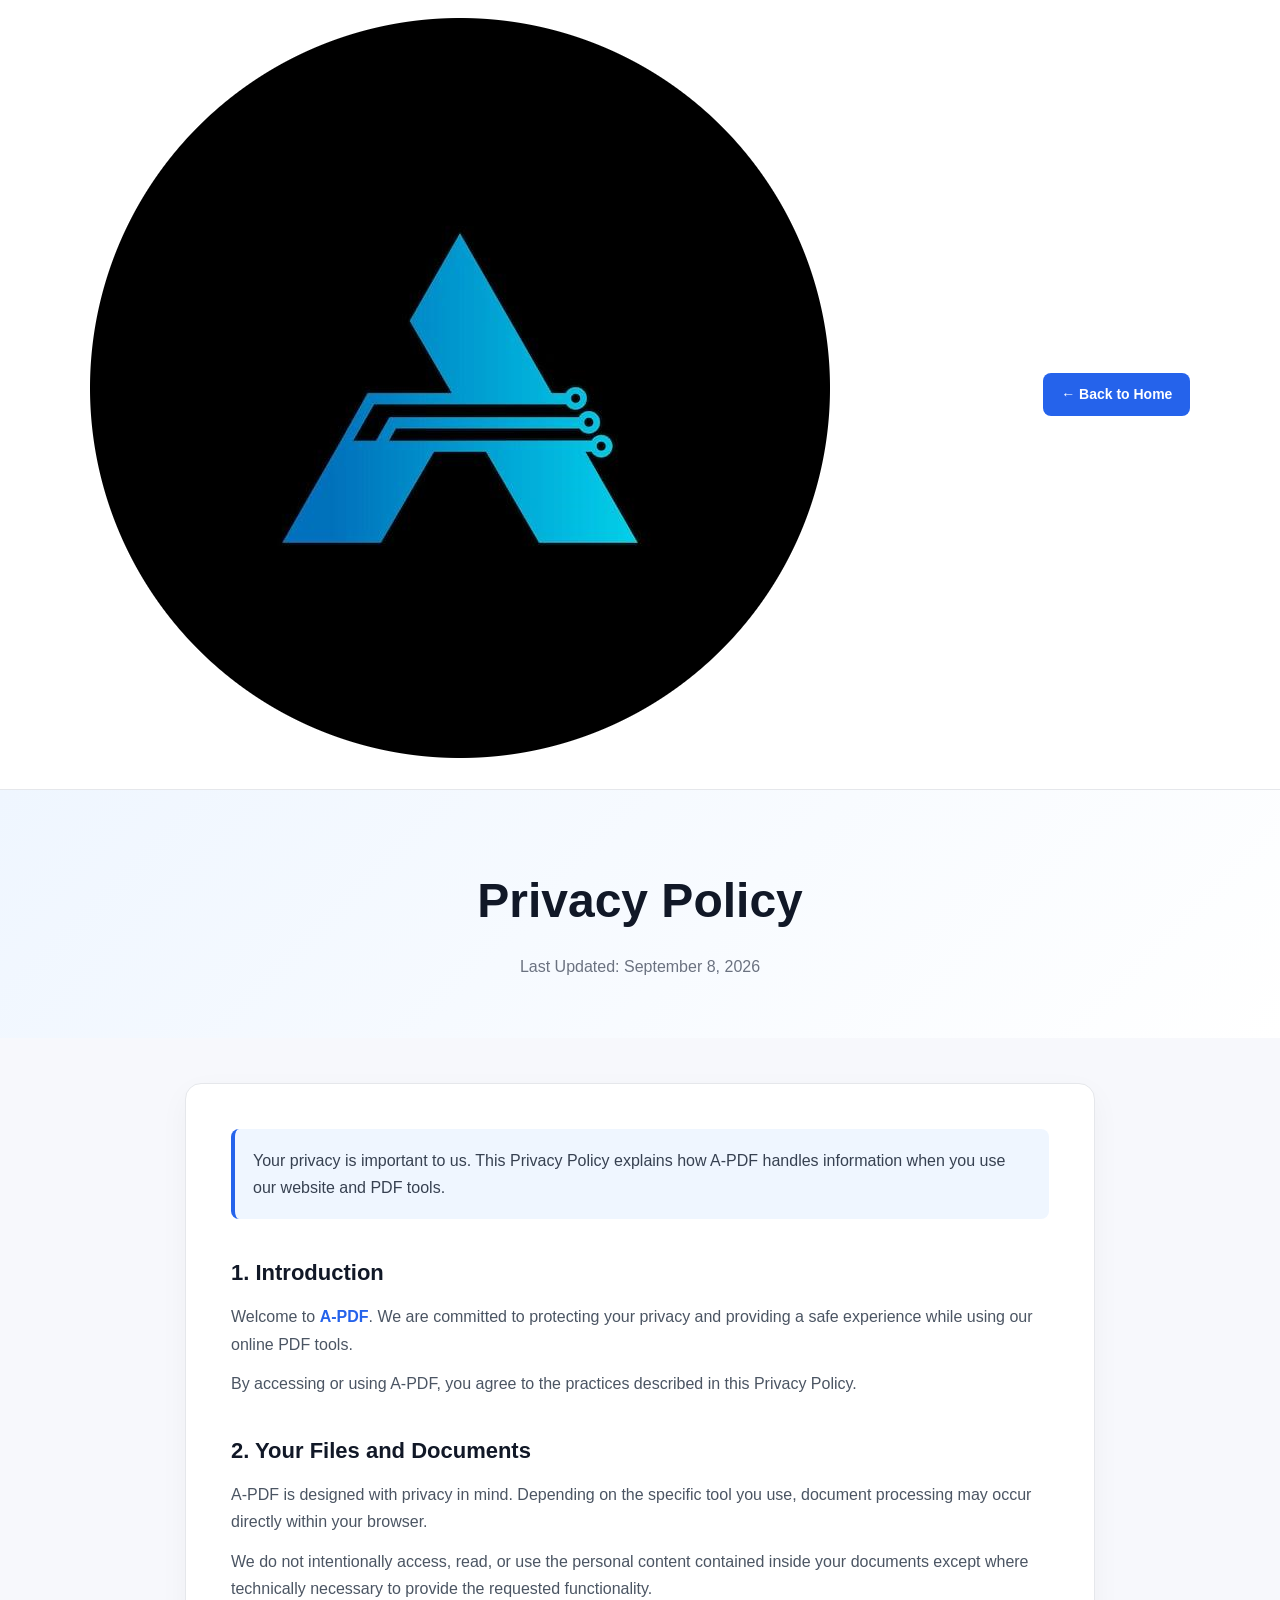
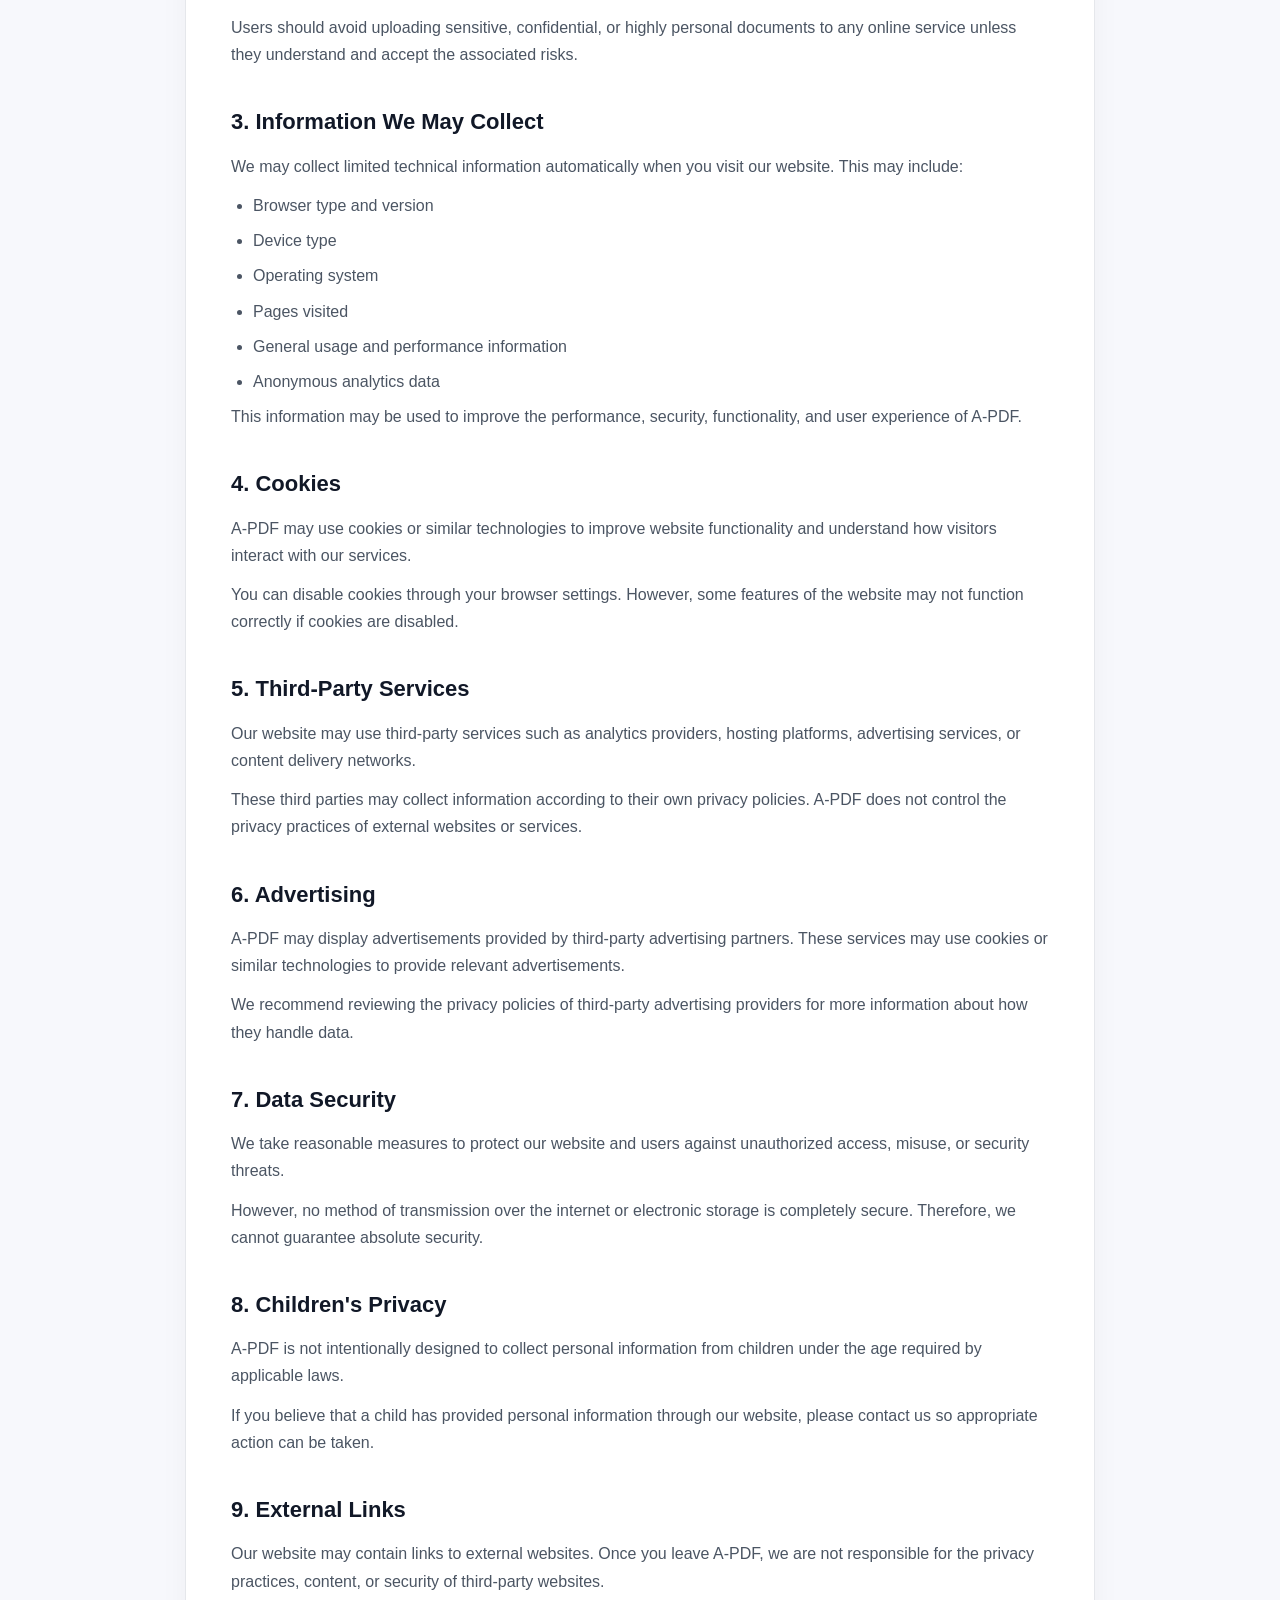
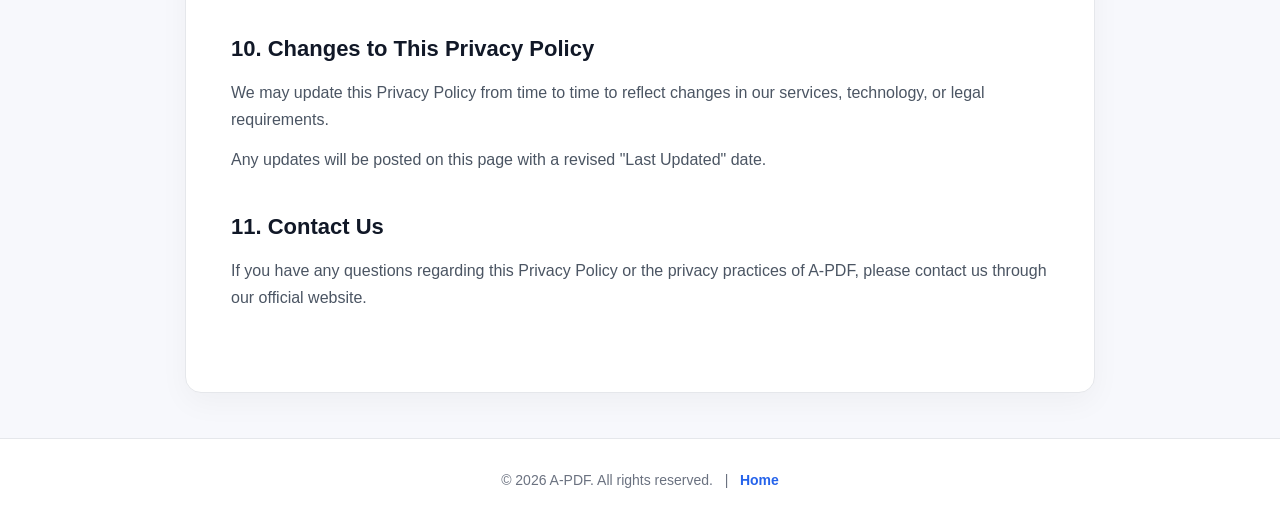
==== privacy.html @ 94ac4a37 "Create privacy.html" ====
<!DOCTYPE html>

<html lang="en">
<head>
  <meta charset="UTF-8">
  <meta name="viewport" content="width=device-width, initial-scale=1.0">

  <title>Privacy Policy | A-PDF</title>
  <meta name="description" content="Read the A-PDF Privacy Policy to understand how we handle your privacy and documents.">

  <style>
    * {
      margin: 0;
      padding: 0;
      box-sizing: border-box;
    }

    body {
      font-family: Arial, Helvetica, sans-serif;
      background: #f7f8fc;
      color: #1f2937;
      line-height: 1.7;
    }

    /* HEADER */
    header {
      background: #ffffff;
      border-bottom: 1px solid #e5e7eb;
      padding: 18px 7%;
      display: flex;
      justify-content: space-between;
      align-items: center;
      position: sticky;
      top: 0;
      z-index: 1000;
    }

    .logo {
      font-size: 24px;
      font-weight: 800;
      color: #2563eb;
      text-decoration: none;
      letter-spacing: -0.5px;
    }

    .logo span {
      color: #111827;
    }

    .back-btn {
      text-decoration: none;
      color: #ffffff;
      background: #2563eb;
      padding: 10px 18px;
      border-radius: 8px;
      font-size: 14px;
      font-weight: 600;
      transition: 0.3s;
    }

    .back-btn:hover {
      background: #1d4ed8;
      transform: translateY(-1px);
    }

    /* HERO */
    .hero {
      text-align: center;
      padding: 70px 20px 45px;
      background: linear-gradient(135deg, #eff6ff, #ffffff);
    }

    .hero h1 {
      font-size: clamp(32px, 5vw, 48px);
      color: #111827;
      margin-bottom: 12px;
    }

    .hero p {
      color: #6b7280;
      font-size: 16px;
    }

    /* CONTENT */
    .container {
      max-width: 950px;
      margin: 45px auto;
      padding: 0 20px;
    }

    .policy-card {
      background: #ffffff;
      border: 1px solid #e5e7eb;
      border-radius: 16px;
      padding: 45px;
      box-shadow: 0 10px 30px rgba(0, 0, 0, 0.04);
    }

    .intro {
      background: #eff6ff;
      border-left: 4px solid #2563eb;
      padding: 18px;
      border-radius: 8px;
      margin-bottom: 35px;
      color: #374151;
    }

    section {
      margin-bottom: 35px;
    }

    h2 {
      font-size: 22px;
      color: #111827;
      margin-bottom: 12px;
    }

    p {
      color: #4b5563;
      margin-bottom: 12px;
    }

    ul {
      padding-left: 22px;
      color: #4b5563;
    }

    li {
      margin-bottom: 8px;
    }

    .highlight {
      font-weight: 600;
      color: #2563eb;
    }

    /* FOOTER */
    footer {
      text-align: center;
      padding: 30px 20px;
      color: #6b7280;
      font-size: 14px;
      border-top: 1px solid #e5e7eb;
      background: #ffffff;
    }

    footer a {
      color: #2563eb;
      text-decoration: none;
      font-weight: 600;
    }

    /* MOBILE */
    @media (max-width: 600px) {
      header {
        padding: 15px 20px;
      }

      .logo {
        font-size: 21px;
      }

      .back-btn {
        padding: 8px 13px;
        font-size: 13px;
      }

      .hero {
        padding: 50px 20px 35px;
      }

      .policy-card {
        padding: 25px 20px;
        border-radius: 12px;
      }

      h2 {
        font-size: 20px;
      }

      .container {
        margin: 30px auto;
      }
    }
  </style>

</head>

<body>

  <!-- HEADER -->

  <header>
   <a href="index.html" class="logo">
  <img src="logo.png" alt="A-PDF Logo">
</a>
    <a href="index.html" class="back-btn">← Back to Home</a>
  </header>

  <!-- HERO -->

  <section class="hero">
    <h1>Privacy Policy</h1>
    <p>Last Updated: September 8, 2026</p>
  </section>

  <!-- PRIVACY POLICY -->

  <main class="container">
    <div class="policy-card">

  <div class="intro">
    Your privacy is important to us. This Privacy Policy explains how A-PDF
    handles information when you use our website and PDF tools.
  </div>


  <section>
    <h2>1. Introduction</h2>
    <p>
      Welcome to <span class="highlight">A-PDF</span>. We are committed to
      protecting your privacy and providing a safe experience while using
      our online PDF tools.
    </p>
    <p>
      By accessing or using A-PDF, you agree to the practices described in
      this Privacy Policy.
    </p>
  </section>


  <section>
    <h2>2. Your Files and Documents</h2>
    <p>
      A-PDF is designed with privacy in mind. Depending on the specific
      tool you use, document processing may occur directly within your
      browser.
    </p>
    <p>
      We do not intentionally access, read, or use the personal content
      contained inside your documents except where technically necessary
      to provide the requested functionality.
    </p>
    <p>
      Users should avoid uploading sensitive, confidential, or highly
      personal documents to any online service unless they understand and
      accept the associated risks.
    </p>
  </section>


  <section>
    <h2>3. Information We May Collect</h2>
    <p>
      We may collect limited technical information automatically when you
      visit our website. This may include:
    </p>

    <ul>
      <li>Browser type and version</li>
      <li>Device type</li>
      <li>Operating system</li>
      <li>Pages visited</li>
      <li>General usage and performance information</li>
      <li>Anonymous analytics data</li>
    </ul>

    <p>
      This information may be used to improve the performance, security,
      functionality, and user experience of A-PDF.
    </p>
  </section>


  <section>
    <h2>4. Cookies</h2>
    <p>
      A-PDF may use cookies or similar technologies to improve website
      functionality and understand how visitors interact with our services.
    </p>
    <p>
      You can disable cookies through your browser settings. However, some
      features of the website may not function correctly if cookies are
      disabled.
    </p>
  </section>


  <section>
    <h2>5. Third-Party Services</h2>
    <p>
      Our website may use third-party services such as analytics providers,
      hosting platforms, advertising services, or content delivery networks.
    </p>
    <p>
      These third parties may collect information according to their own
      privacy policies. A-PDF does not control the privacy practices of
      external websites or services.
    </p>
  </section>


  <section>
    <h2>6. Advertising</h2>
    <p>
      A-PDF may display advertisements provided by third-party advertising
      partners. These services may use cookies or similar technologies to
      provide relevant advertisements.
    </p>
    <p>
      We recommend reviewing the privacy policies of third-party advertising
      providers for more information about how they handle data.
    </p>
  </section>


  <section>
    <h2>7. Data Security</h2>
    <p>
      We take reasonable measures to protect our website and users against
      unauthorized access, misuse, or security threats.
    </p>
    <p>
      However, no method of transmission over the internet or electronic
      storage is completely secure. Therefore, we cannot guarantee absolute
      security.
    </p>
  </section>


  <section>
    <h2>8. Children's Privacy</h2>
    <p>
      A-PDF is not intentionally designed to collect personal information
      from children under the age required by applicable laws.
    </p>
    <p>
      If you believe that a child has provided personal information through
      our website, please contact us so appropriate action can be taken.
    </p>
  </section>


  <section>
    <h2>9. External Links</h2>
    <p>
      Our website may contain links to external websites. Once you leave
      A-PDF, we are not responsible for the privacy practices, content,
      or security of third-party websites.
    </p>
  </section>


  <section>
    <h2>10. Changes to This Privacy Policy</h2>
    <p>
      We may update this Privacy Policy from time to time to reflect
      changes in our services, technology, or legal requirements.
    </p>
    <p>
      Any updates will be posted on this page with a revised "Last Updated"
      date.
    </p>
  </section>


  <section>
    <h2>11. Contact Us</h2>
    <p>
      If you have any questions regarding this Privacy Policy or the
      privacy practices of A-PDF, please contact us through our official
      website.
    </p>
  </section>

</div>

  </main>

  <!-- FOOTER -->

  <footer>
    © 2026 A-PDF. All rights reserved.
    &nbsp; | &nbsp;
    <a href="index.html">Home</a>
  </footer>

</body>
</html>
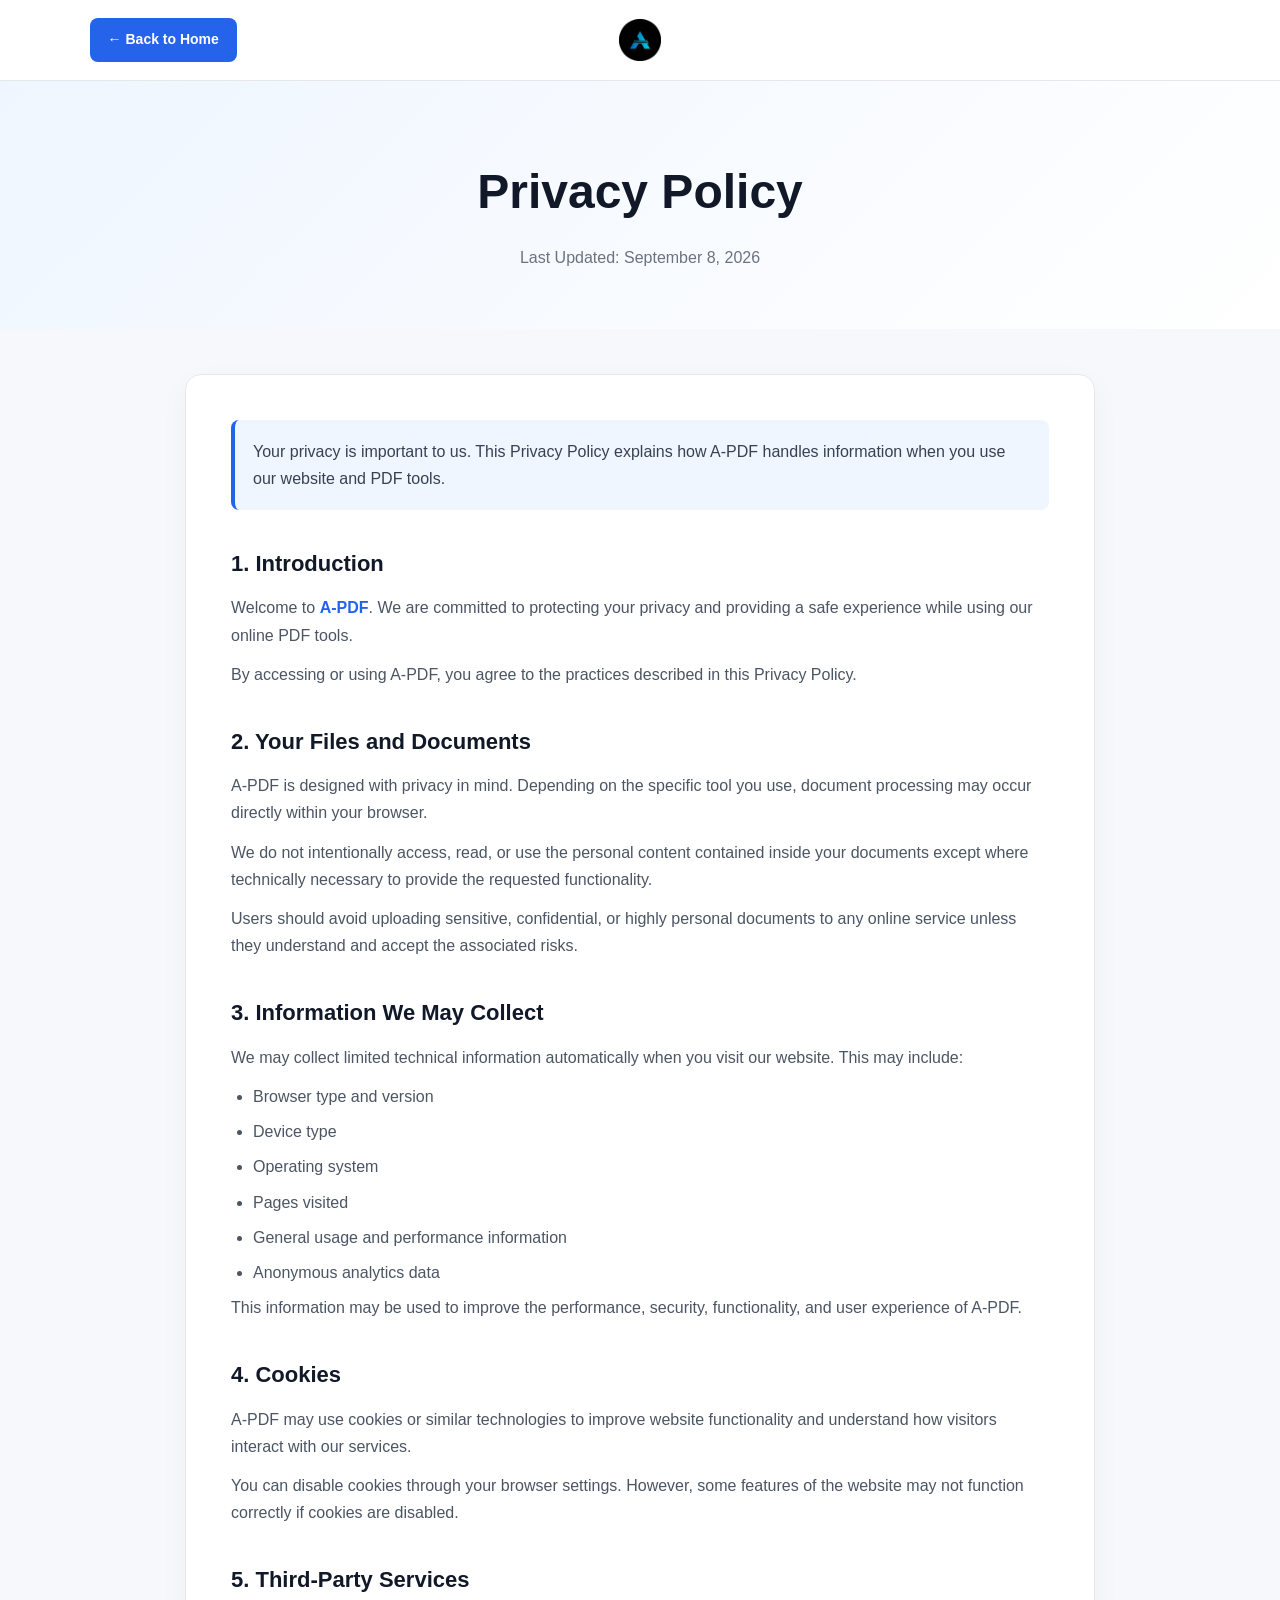
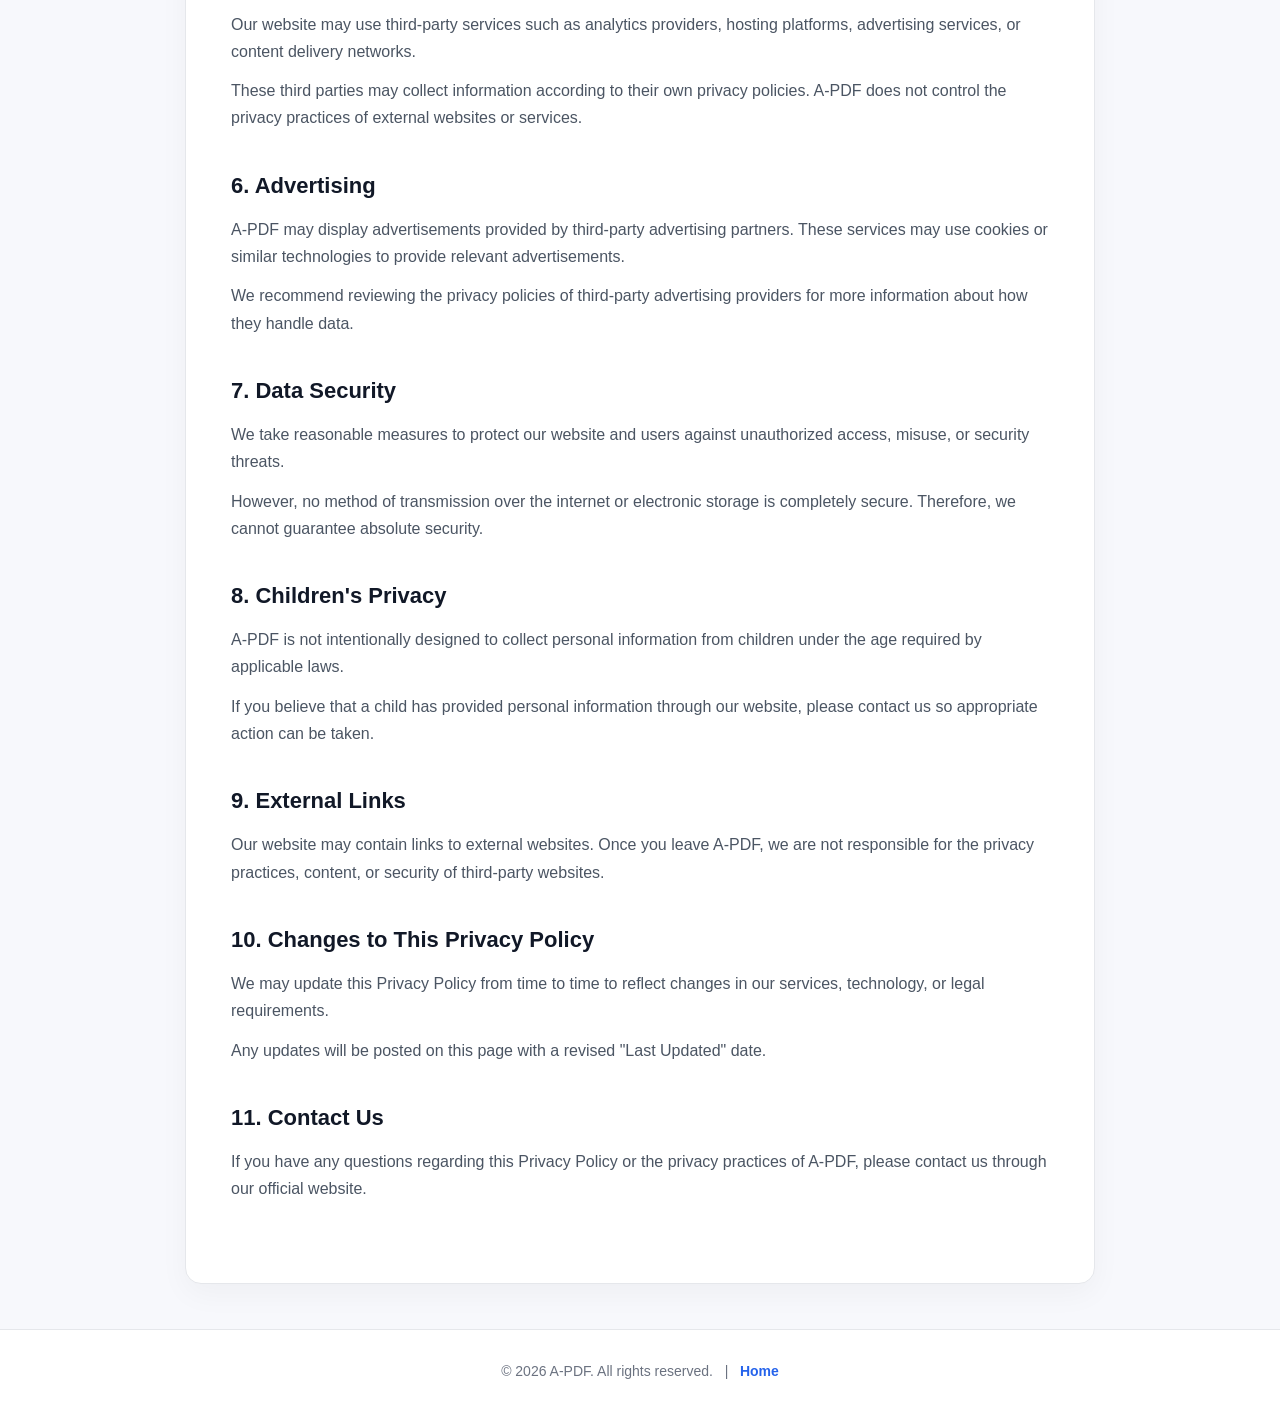
==== commit eedf6a62: "Update privacy.html" ====
--- a/privacy.html
+++ b/privacy.html
@@ -36,12 +36,19 @@
     }
 
     .logo {
-      font-size: 24px;
-      font-weight: 800;
-      color: #2563eb;
-      text-decoration: none;
-      letter-spacing: -0.5px;
-    }
+  position: absolute;
+  left: 50%;
+  transform: translateX(-50%);
+  display: flex;
+  align-items: center;
+  text-decoration: none;
+}
+
+.logo img {
+  height: 42px;
+  width: auto;
+  display: block;
+}
 
     .logo span {
       color: #111827;
@@ -156,8 +163,9 @@
         padding: 15px 20px;
       }
 
-      .logo {
-        font-size: 21px;
+      .logo img {
+    height: 36px;
+    width: auto;
       }
 
       .back-btn {
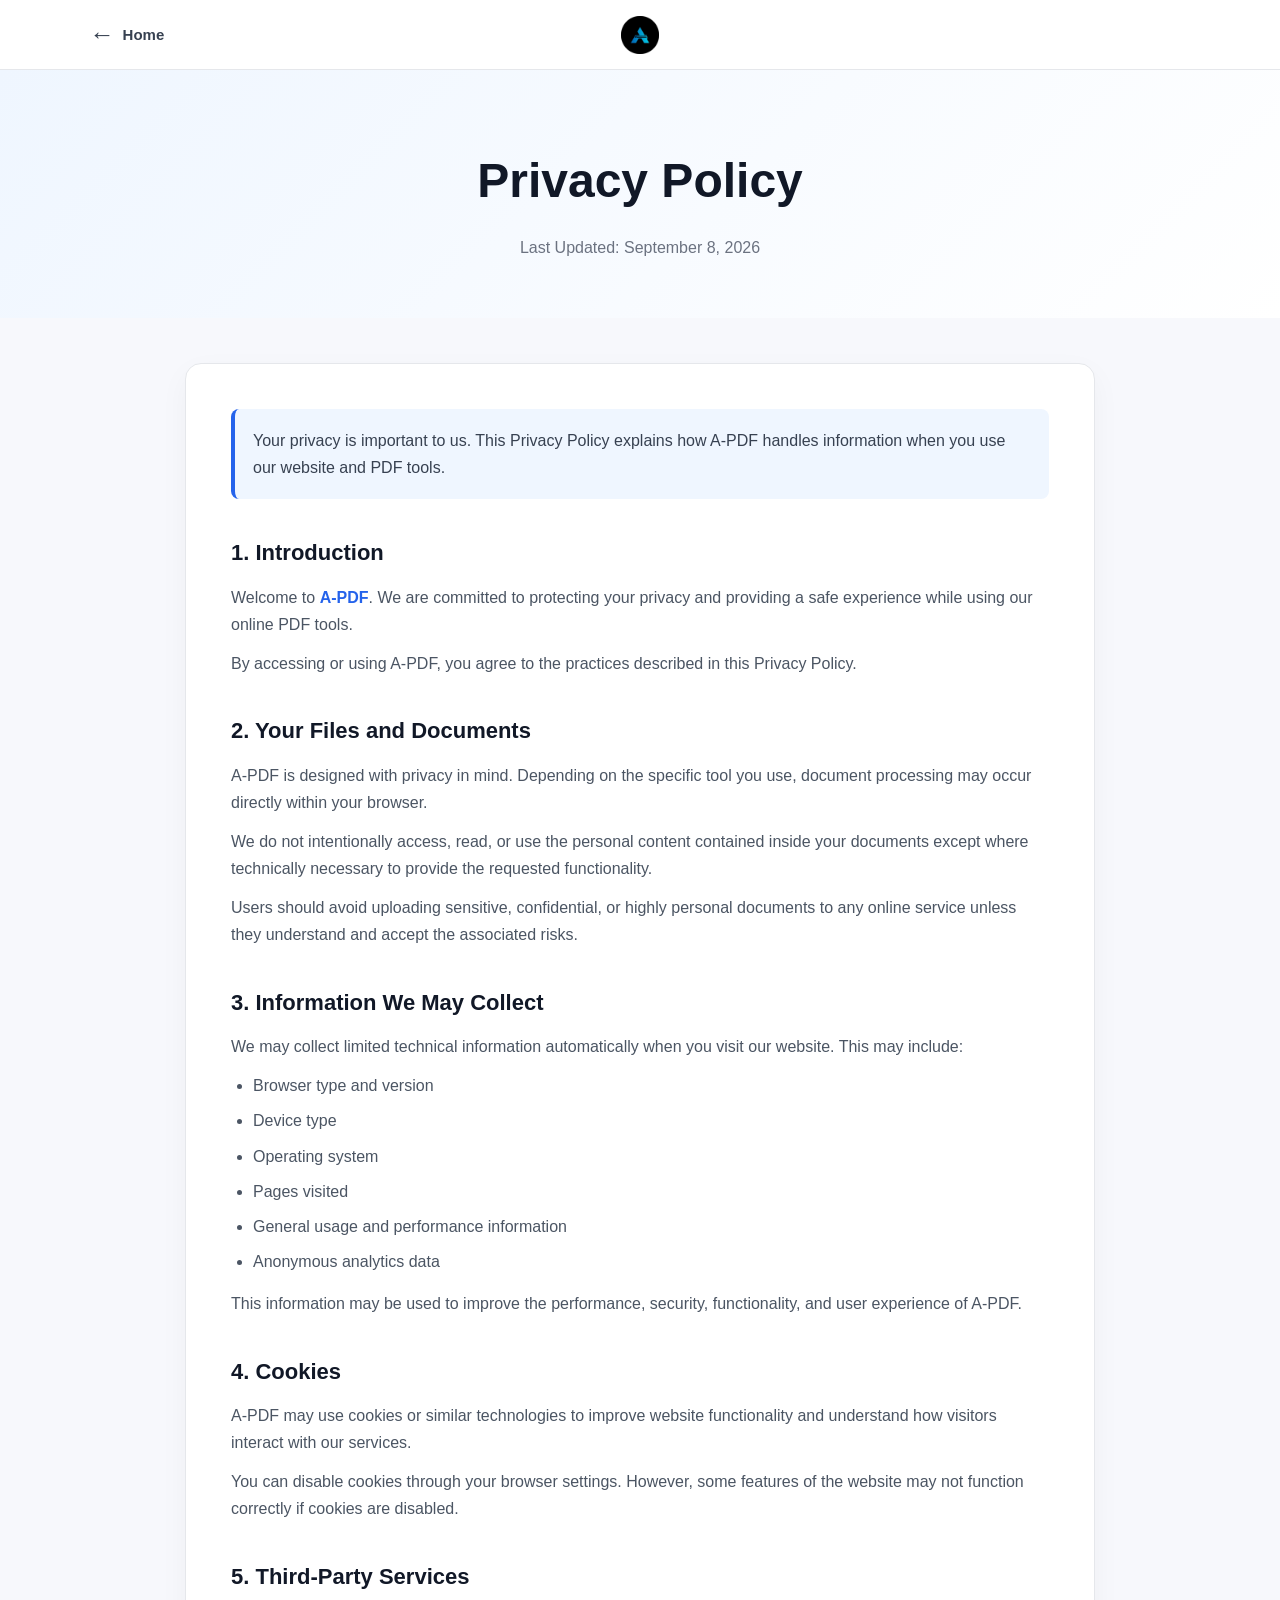
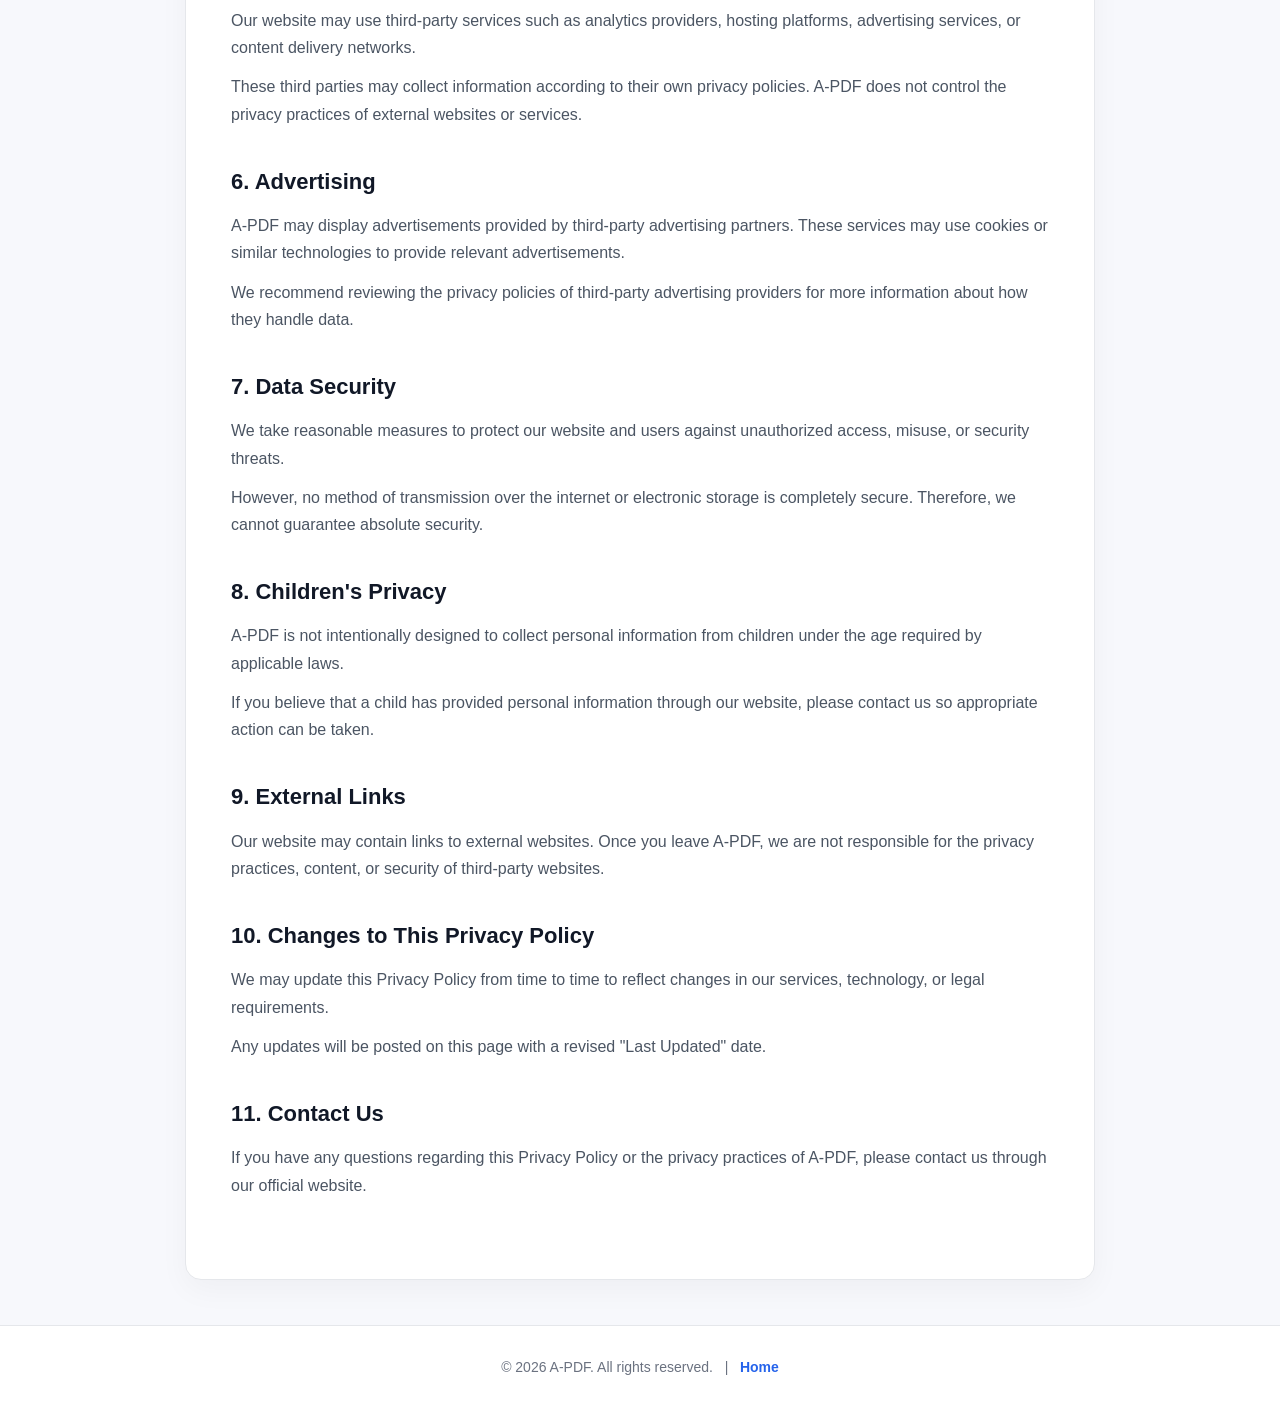
==== commit ec7a71c0: "Update privacy.html" ====
--- a/privacy.html
+++ b/privacy.html
@@ -22,95 +22,154 @@
       line-height: 1.7;
     }
 
-    /* HEADER */
+    /* ================= HEADER ================= */
+
     header {
+      height: 70px;
       background: #ffffff;
       border-bottom: 1px solid #e5e7eb;
-      padding: 18px 7%;
       display: flex;
-      justify-content: space-between;
       align-items: center;
+      padding: 0 7%;
       position: sticky;
       top: 0;
       z-index: 1000;
     }
 
+    /* HOME BUTTON */
+
+    .back-btn {
+      display: inline-flex;
+      align-items: center;
+      gap: 8px;
+
+      text-decoration: none;
+      color: #374151;
+
+      font-size: 15px;
+      font-weight: 600;
+
+      transition: color 0.25s ease;
+    }
+
+    .back-btn:hover {
+      color: #2563eb;
+    }
+
+    .back-arrow {
+      font-size: 25px;
+      line-height: 1;
+
+      transition: transform 0.25s ease;
+    }
+
+    .back-btn:hover .back-arrow {
+      transform: translateX(-4px);
+    }
+
+
+    /* CENTER LOGO */
+
     .logo {
-  position: absolute;
-  left: 50%;
-  transform: translateX(-50%);
-  display: flex;
-  align-items: center;
-  text-decoration: none;
-}
-
-.logo img {
-  height: 42px;
-  width: auto;
-  display: block;
-}
-
-    .logo span {
-      color: #111827;
-    }
-
-    .back-btn {
+      position: absolute;
+      left: 50%;
+      top: 50%;
+
+      transform: translate(-50%, -50%);
+
+      display: flex;
+      align-items: center;
+      justify-content: center;
+
       text-decoration: none;
-      color: #ffffff;
-      background: #2563eb;
-      padding: 10px 18px;
-      border-radius: 8px;
-      font-size: 14px;
-      font-weight: 600;
-      transition: 0.3s;
-    }
-
-    .back-btn:hover {
-      background: #1d4ed8;
-      transform: translateY(-1px);
-    }
-
-    /* HERO */
+
+      width: 160px;
+      height: 50px;
+    }
+
+    .logo img {
+      display: block;
+
+      width: auto;
+      height: 38px;
+
+      max-width: 150px;
+
+      object-fit: contain;
+    }
+
+
+    /* ================= HERO ================= */
+
     .hero {
       text-align: center;
+
       padding: 70px 20px 45px;
-      background: linear-gradient(135deg, #eff6ff, #ffffff);
+
+      background: linear-gradient(
+        135deg,
+        #eff6ff,
+        #ffffff
+      );
     }
 
     .hero h1 {
       font-size: clamp(32px, 5vw, 48px);
+
       color: #111827;
+
       margin-bottom: 12px;
     }
 
     .hero p {
       color: #6b7280;
+
       font-size: 16px;
     }
 
-    /* CONTENT */
+
+    /* ================= CONTENT ================= */
+
     .container {
       max-width: 950px;
+
       margin: 45px auto;
+
       padding: 0 20px;
     }
 
     .policy-card {
       background: #ffffff;
+
       border: 1px solid #e5e7eb;
+
       border-radius: 16px;
+
       padding: 45px;
-      box-shadow: 0 10px 30px rgba(0, 0, 0, 0.04);
-    }
+
+      box-shadow:
+        0 10px 30px rgba(0, 0, 0, 0.04);
+    }
+
+
+    /* INTRO BOX */
 
     .intro {
       background: #eff6ff;
+
       border-left: 4px solid #2563eb;
+
       padding: 18px;
+
       border-radius: 8px;
+
       margin-bottom: 35px;
+
       color: #374151;
     }
+
+
+    /* SECTIONS */
 
     section {
       margin-bottom: 35px;
@@ -118,18 +177,24 @@
 
     h2 {
       font-size: 22px;
+
       color: #111827;
+
       margin-bottom: 12px;
     }
 
     p {
       color: #4b5563;
+
       margin-bottom: 12px;
     }
 
     ul {
       padding-left: 22px;
+
       color: #4b5563;
+
+      margin-bottom: 15px;
     }
 
     li {
@@ -138,259 +203,409 @@
 
     .highlight {
       font-weight: 600;
+
       color: #2563eb;
     }
 
-    /* FOOTER */
+
+    /* ================= FOOTER ================= */
+
     footer {
       text-align: center;
+
       padding: 30px 20px;
+
       color: #6b7280;
+
       font-size: 14px;
+
       border-top: 1px solid #e5e7eb;
+
       background: #ffffff;
     }
 
     footer a {
       color: #2563eb;
+
       text-decoration: none;
+
       font-weight: 600;
     }
 
-    /* MOBILE */
+
+    /* ================= MOBILE ================= */
+
     @media (max-width: 600px) {
+
       header {
-        padding: 15px 20px;
+        height: 64px;
+
+        padding: 0 18px;
+      }
+
+      .back-btn {
+        font-size: 14px;
+      }
+
+      .back-arrow {
+        font-size: 27px;
+      }
+
+      /* Hide Home text on small screens */
+
+      .back-text {
+        display: none;
+      }
+
+
+      /* MOBILE LOGO */
+
+      .logo {
+        width: 130px;
+        height: 45px;
       }
 
       .logo img {
-    height: 36px;
-    width: auto;
-      }
-
-      .back-btn {
-        padding: 8px 13px;
-        font-size: 13px;
-      }
+        height: 34px;
+
+        max-width: 125px;
+      }
+
+
+      /* HERO */
 
       .hero {
         padding: 50px 20px 35px;
       }
 
+      .hero h1 {
+        font-size: 34px;
+      }
+
+
+      /* CONTENT */
+
+      .container {
+        margin: 30px auto;
+
+        padding: 0 15px;
+      }
+
       .policy-card {
         padding: 25px 20px;
+
         border-radius: 12px;
       }
 
       h2 {
         font-size: 20px;
       }
-
-      .container {
-        margin: 30px auto;
-      }
-    }
+    }
+
   </style>
 
 </head>
 
 <body>
 
-  <!-- HEADER -->
+  <!-- ================= HEADER ================= -->
 
   <header>
-   <a href="index.html" class="logo">
-  <img src="logo.png" alt="A-PDF Logo">
+
+
+<!-- HOME -->
+
+<a href="index.html" class="back-btn">
+
+  <span class="back-arrow">←</span>
+
+  <span class="back-text">Home</span>
+
 </a>
-    <a href="index.html" class="back-btn">← Back to Home</a>
+
+
+<!-- LOGO -->
+
+<a href="index.html" class="logo">
+
+  <img
+    src="logo.png"
+    alt="A-PDF Logo"
+  >
+
+</a>
+
+
   </header>
 
-  <!-- HERO -->
+  <!-- ================= HERO ================= -->
 
   <section class="hero">
-    <h1>Privacy Policy</h1>
-    <p>Last Updated: September 8, 2026</p>
-  </section>
-
-  <!-- PRIVACY POLICY -->
+
+
+<h1>Privacy Policy</h1>
+
+<p>
+  Last Updated: September 8, 2026
+</p>
+
+
+  </section>
+
+  <!-- ================= POLICY ================= -->
 
   <main class="container">
-    <div class="policy-card">
+
+
+<div class="policy-card">
+
 
   <div class="intro">
-    Your privacy is important to us. This Privacy Policy explains how A-PDF
-    handles information when you use our website and PDF tools.
+
+    Your privacy is important to us. This Privacy Policy explains how
+    A-PDF handles information when you use our website and PDF tools.
+
   </div>
 
 
-  <section>
+
+  <section>
+
     <h2>1. Introduction</h2>
-    <p>
-      Welcome to <span class="highlight">A-PDF</span>. We are committed to
-      protecting your privacy and providing a safe experience while using
-      our online PDF tools.
-    </p>
-    <p>
-      By accessing or using A-PDF, you agree to the practices described in
-      this Privacy Policy.
-    </p>
-  </section>
-
-
-  <section>
+
+    <p>
+      Welcome to <span class="highlight">A-PDF</span>. We are committed
+      to protecting your privacy and providing a safe experience while
+      using our online PDF tools.
+    </p>
+
+    <p>
+      By accessing or using A-PDF, you agree to the practices described
+      in this Privacy Policy.
+    </p>
+
+  </section>
+
+
+
+  <section>
+
     <h2>2. Your Files and Documents</h2>
+
     <p>
       A-PDF is designed with privacy in mind. Depending on the specific
       tool you use, document processing may occur directly within your
       browser.
     </p>
+
     <p>
       We do not intentionally access, read, or use the personal content
       contained inside your documents except where technically necessary
       to provide the requested functionality.
     </p>
+
     <p>
       Users should avoid uploading sensitive, confidential, or highly
-      personal documents to any online service unless they understand and
-      accept the associated risks.
-    </p>
-  </section>
-
-
-  <section>
+      personal documents to any online service unless they understand
+      and accept the associated risks.
+    </p>
+
+  </section>
+
+
+
+  <section>
+
     <h2>3. Information We May Collect</h2>
-    <p>
-      We may collect limited technical information automatically when you
-      visit our website. This may include:
+
+    <p>
+      We may collect limited technical information automatically when
+      you visit our website. This may include:
     </p>
 
     <ul>
+
       <li>Browser type and version</li>
+
       <li>Device type</li>
+
       <li>Operating system</li>
+
       <li>Pages visited</li>
+
       <li>General usage and performance information</li>
+
       <li>Anonymous analytics data</li>
+
     </ul>
 
     <p>
       This information may be used to improve the performance, security,
       functionality, and user experience of A-PDF.
     </p>
-  </section>
-
-
-  <section>
+
+  </section>
+
+
+
+  <section>
+
     <h2>4. Cookies</h2>
+
     <p>
       A-PDF may use cookies or similar technologies to improve website
-      functionality and understand how visitors interact with our services.
-    </p>
-    <p>
-      You can disable cookies through your browser settings. However, some
-      features of the website may not function correctly if cookies are
-      disabled.
-    </p>
-  </section>
-
-
-  <section>
+      functionality and understand how visitors interact with our
+      services.
+    </p>
+
+    <p>
+      You can disable cookies through your browser settings. However,
+      some features of the website may not function correctly if cookies
+      are disabled.
+    </p>
+
+  </section>
+
+
+
+  <section>
+
     <h2>5. Third-Party Services</h2>
-    <p>
-      Our website may use third-party services such as analytics providers,
-      hosting platforms, advertising services, or content delivery networks.
-    </p>
-    <p>
-      These third parties may collect information according to their own
-      privacy policies. A-PDF does not control the privacy practices of
-      external websites or services.
-    </p>
-  </section>
-
-
-  <section>
+
+    <p>
+      Our website may use third-party services such as analytics
+      providers, hosting platforms, advertising services, or content
+      delivery networks.
+    </p>
+
+    <p>
+      These third parties may collect information according to their
+      own privacy policies. A-PDF does not control the privacy practices
+      of external websites or services.
+    </p>
+
+  </section>
+
+
+
+  <section>
+
     <h2>6. Advertising</h2>
-    <p>
-      A-PDF may display advertisements provided by third-party advertising
-      partners. These services may use cookies or similar technologies to
-      provide relevant advertisements.
-    </p>
-    <p>
-      We recommend reviewing the privacy policies of third-party advertising
-      providers for more information about how they handle data.
-    </p>
-  </section>
-
-
-  <section>
+
+    <p>
+      A-PDF may display advertisements provided by third-party
+      advertising partners. These services may use cookies or similar
+      technologies to provide relevant advertisements.
+    </p>
+
+    <p>
+      We recommend reviewing the privacy policies of third-party
+      advertising providers for more information about how they handle
+      data.
+    </p>
+
+  </section>
+
+
+
+  <section>
+
     <h2>7. Data Security</h2>
-    <p>
-      We take reasonable measures to protect our website and users against
-      unauthorized access, misuse, or security threats.
-    </p>
+
+    <p>
+      We take reasonable measures to protect our website and users
+      against unauthorized access, misuse, or security threats.
+    </p>
+
     <p>
       However, no method of transmission over the internet or electronic
-      storage is completely secure. Therefore, we cannot guarantee absolute
-      security.
-    </p>
-  </section>
-
-
-  <section>
+      storage is completely secure. Therefore, we cannot guarantee
+      absolute security.
+    </p>
+
+  </section>
+
+
+
+  <section>
+
     <h2>8. Children's Privacy</h2>
+
     <p>
       A-PDF is not intentionally designed to collect personal information
       from children under the age required by applicable laws.
     </p>
-    <p>
-      If you believe that a child has provided personal information through
-      our website, please contact us so appropriate action can be taken.
-    </p>
-  </section>
-
-
-  <section>
+
+    <p>
+      If you believe that a child has provided personal information
+      through our website, please contact us so appropriate action can
+      be taken.
+    </p>
+
+  </section>
+
+
+
+  <section>
+
     <h2>9. External Links</h2>
+
     <p>
       Our website may contain links to external websites. Once you leave
       A-PDF, we are not responsible for the privacy practices, content,
       or security of third-party websites.
     </p>
-  </section>
-
-
-  <section>
+
+  </section>
+
+
+
+  <section>
+
     <h2>10. Changes to This Privacy Policy</h2>
+
     <p>
       We may update this Privacy Policy from time to time to reflect
       changes in our services, technology, or legal requirements.
     </p>
-    <p>
-      Any updates will be posted on this page with a revised "Last Updated"
-      date.
-    </p>
-  </section>
-
-
-  <section>
+
+    <p>
+      Any updates will be posted on this page with a revised
+      "Last Updated" date.
+    </p>
+
+  </section>
+
+
+
+  <section>
+
     <h2>11. Contact Us</h2>
+
     <p>
       If you have any questions regarding this Privacy Policy or the
       privacy practices of A-PDF, please contact us through our official
       website.
     </p>
-  </section>
+
+  </section>
+
 
 </div>
 
+
   </main>
 
-  <!-- FOOTER -->
+  <!-- ================= FOOTER ================= -->
 
   <footer>
-    © 2026 A-PDF. All rights reserved.
-    &nbsp; | &nbsp;
-    <a href="index.html">Home</a>
+
+© 2026 A-PDF. All rights reserved.
+
+&nbsp; | &nbsp;
+
+<a href="index.html">Home</a>
+
   </footer>
 
 </body>
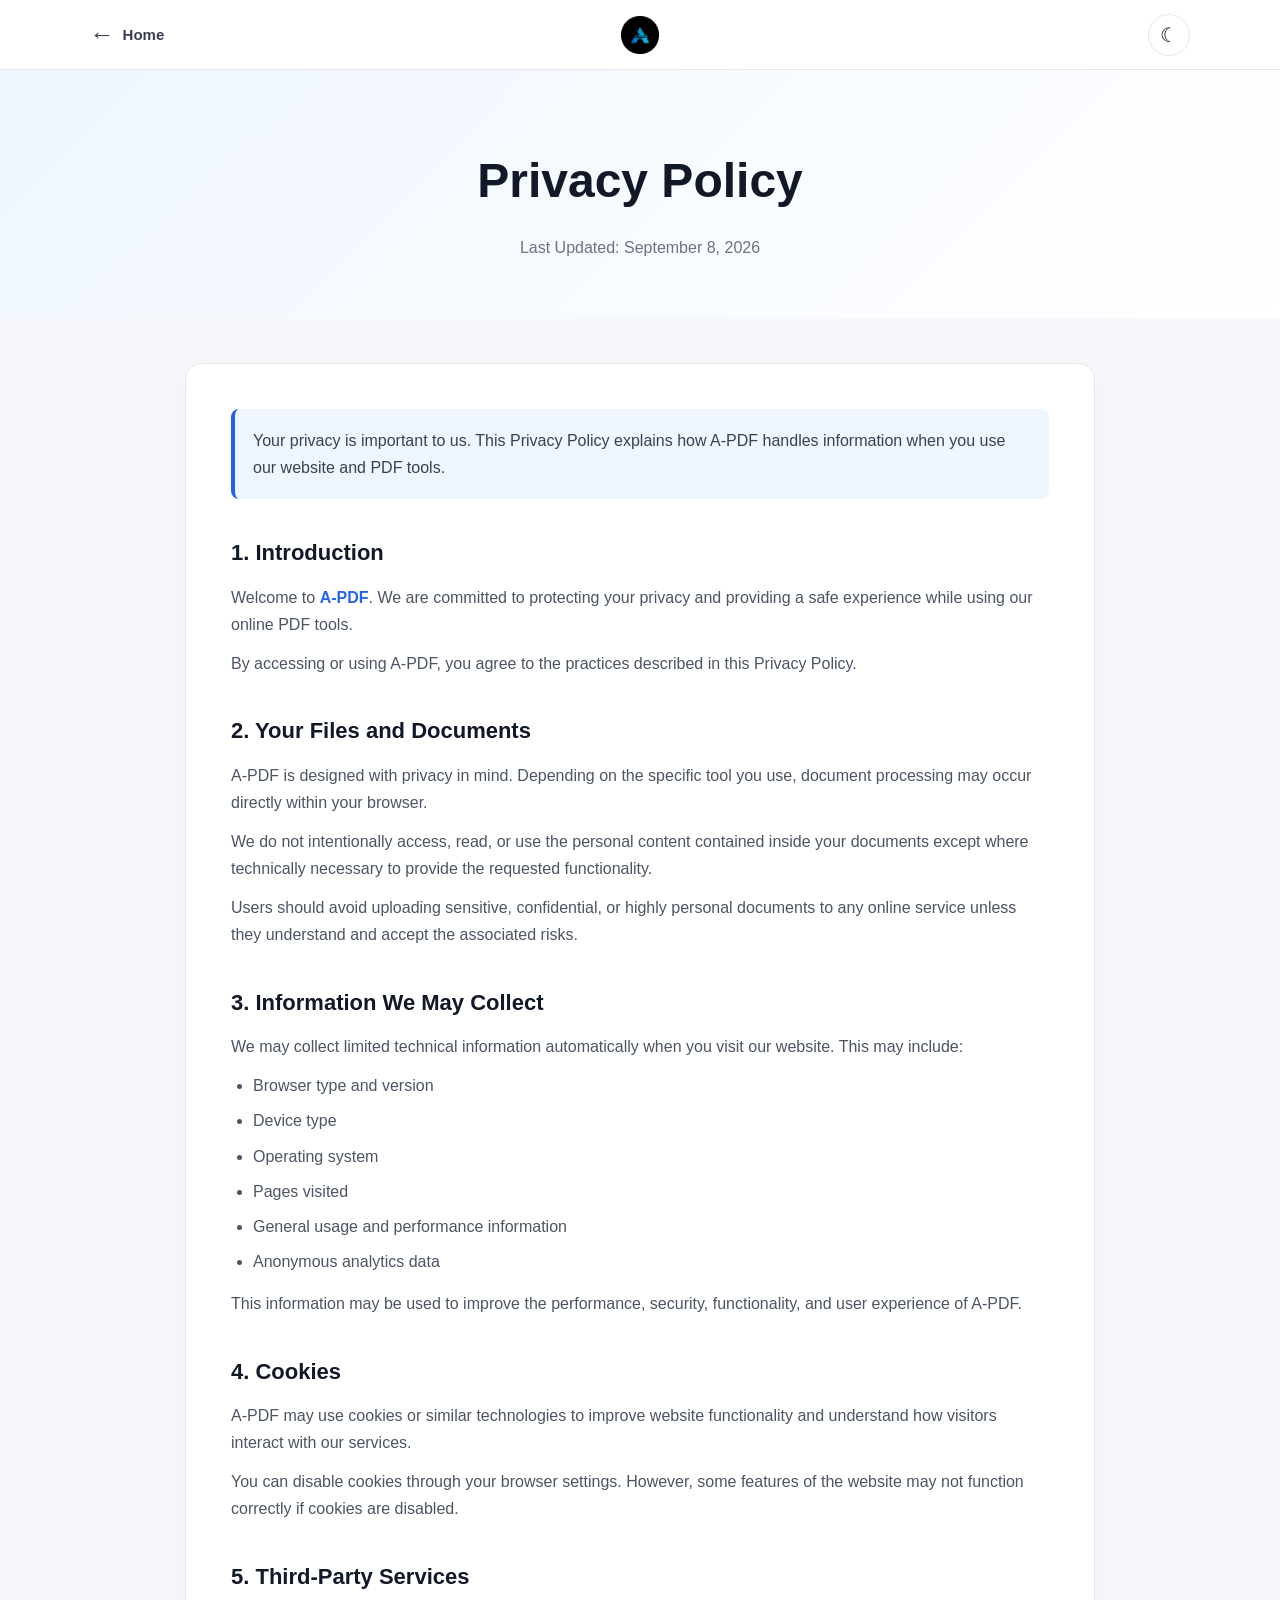
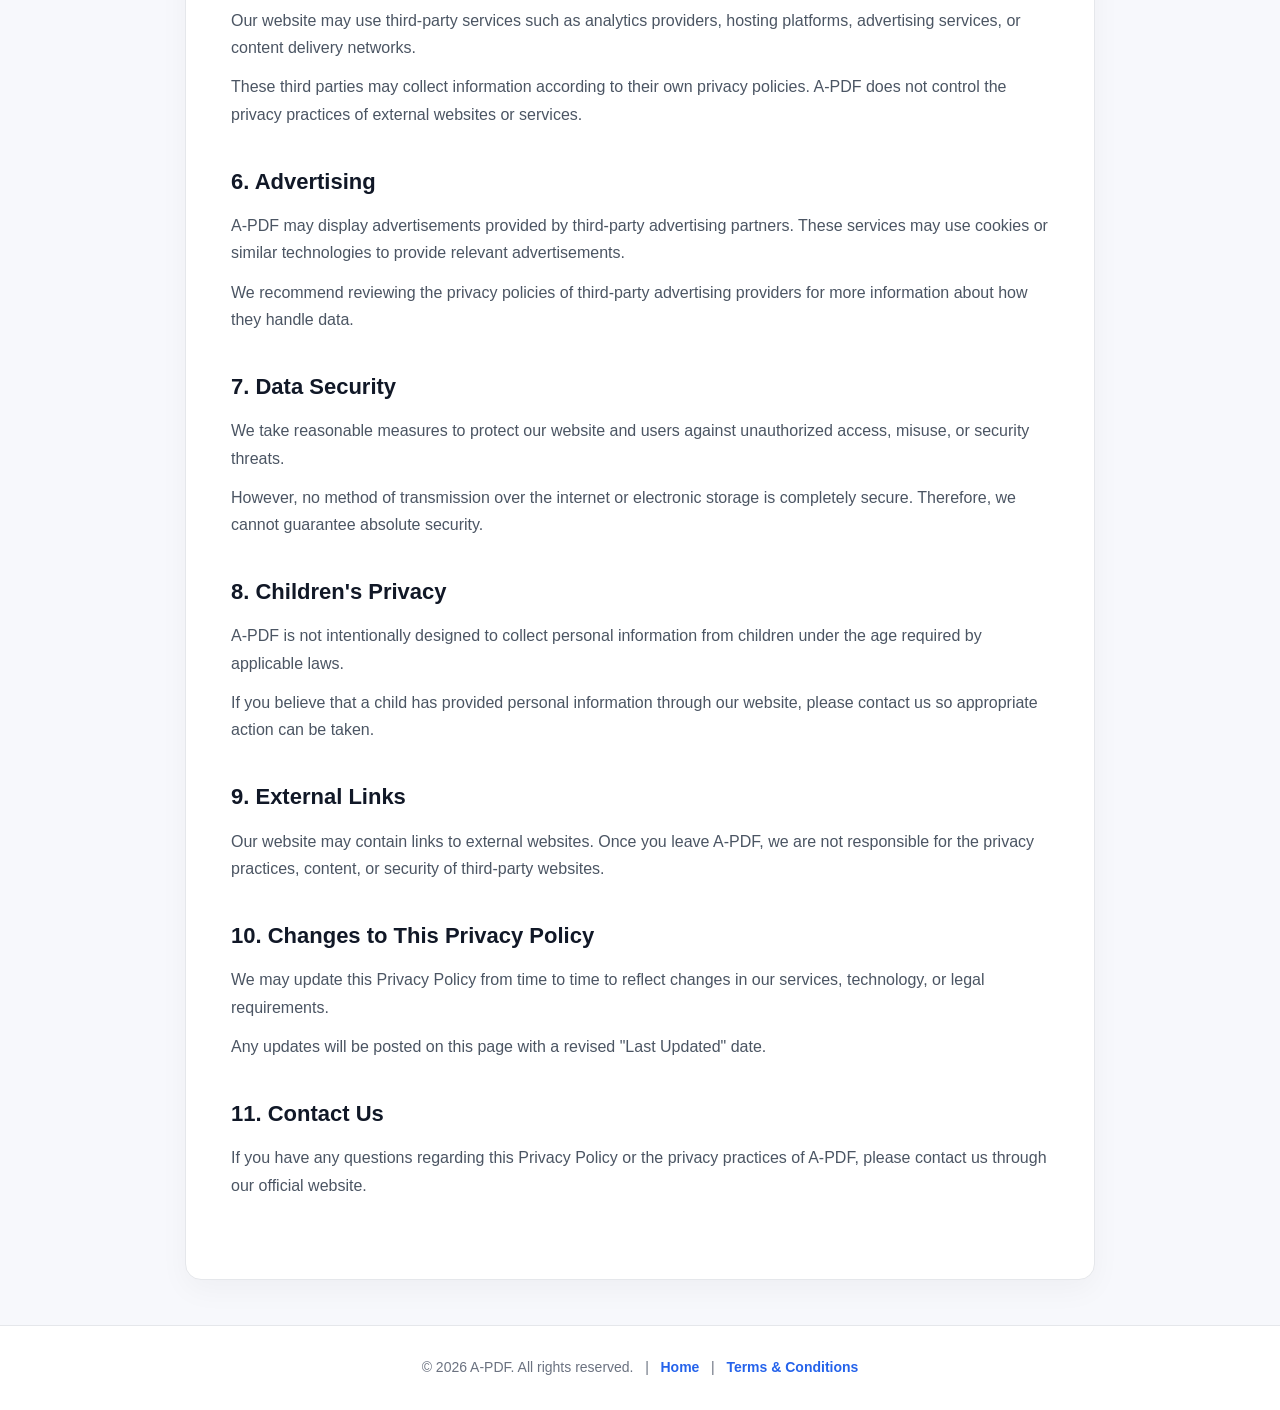
==== commit 3a1ff867: "Update privacy.html" ====
--- a/privacy.html
+++ b/privacy.html
@@ -6,7 +6,7 @@
   <meta name="viewport" content="width=device-width, initial-scale=1.0">
 
   <title>Privacy Policy | A-PDF</title>
-  <meta name="description" content="Read the A-PDF Privacy Policy to understand how we handle your privacy and documents.">
+  <meta name="description" content="Read the A-PDF Privacy Policy to understand how we handle privacy, documents, and information.">
 
   <style>
     * {
@@ -15,11 +15,16 @@
       box-sizing: border-box;
     }
 
+    html {
+      scroll-behavior: smooth;
+    }
+
     body {
       font-family: Arial, Helvetica, sans-serif;
       background: #f7f8fc;
       color: #1f2937;
       line-height: 1.7;
+      transition: background 0.3s ease, color 0.3s ease;
     }
 
     /* ================= HEADER ================= */
@@ -28,15 +33,20 @@
       height: 70px;
       background: #ffffff;
       border-bottom: 1px solid #e5e7eb;
+
       display: flex;
       align-items: center;
+
       padding: 0 7%;
+
       position: sticky;
       top: 0;
       z-index: 1000;
-    }
-
-    /* HOME BUTTON */
+
+      transition: background 0.3s ease, border-color 0.3s ease;
+    }
+
+    /* HOME */
 
     .back-btn {
       display: inline-flex;
@@ -44,6 +54,7 @@
       gap: 8px;
 
       text-decoration: none;
+
       color: #374151;
 
       font-size: 15px;
@@ -68,10 +79,11 @@
     }
 
 
-    /* CENTER LOGO */
+    /* LOGO */
 
     .logo {
       position: absolute;
+
       left: 50%;
       top: 50%;
 
@@ -81,10 +93,10 @@
       align-items: center;
       justify-content: center;
 
-      text-decoration: none;
-
       width: 160px;
       height: 50px;
+
+      text-decoration: none;
     }
 
     .logo img {
@@ -96,6 +108,43 @@
       max-width: 150px;
 
       object-fit: contain;
+    }
+
+
+    /* THEME BUTTON */
+
+    .theme-btn {
+      position: absolute;
+
+      right: 7%;
+
+      width: 42px;
+      height: 42px;
+
+      border: 1px solid #e5e7eb;
+
+      border-radius: 50%;
+
+      background: #ffffff;
+      color: #111827;
+
+      font-size: 20px;
+
+      cursor: pointer;
+
+      display: flex;
+      align-items: center;
+      justify-content: center;
+
+      transition:
+        background 0.25s ease,
+        color 0.25s ease,
+        border-color 0.25s ease,
+        transform 0.25s ease;
+    }
+
+    .theme-btn:hover {
+      transform: scale(1.06);
     }
 
 
@@ -111,6 +160,8 @@
         #eff6ff,
         #ffffff
       );
+
+      transition: background 0.3s ease;
     }
 
     .hero h1 {
@@ -119,6 +170,8 @@
       color: #111827;
 
       margin-bottom: 12px;
+
+      transition: color 0.3s ease;
     }
 
     .hero p {
@@ -149,10 +202,14 @@
 
       box-shadow:
         0 10px 30px rgba(0, 0, 0, 0.04);
-    }
-
-
-    /* INTRO BOX */
+
+      transition:
+        background 0.3s ease,
+        border-color 0.3s ease;
+    }
+
+
+    /* INTRO */
 
     .intro {
       background: #eff6ff;
@@ -166,10 +223,14 @@
       margin-bottom: 35px;
 
       color: #374151;
-    }
-
-
-    /* SECTIONS */
+
+      transition:
+        background 0.3s ease,
+        color 0.3s ease;
+    }
+
+
+    /* TEXT */
 
     section {
       margin-bottom: 35px;
@@ -222,6 +283,10 @@
       border-top: 1px solid #e5e7eb;
 
       background: #ffffff;
+
+      transition:
+        background 0.3s ease,
+        border-color 0.3s ease;
     }
 
     footer a {
@@ -233,13 +298,90 @@
     }
 
 
+    /* ================= DARK MODE ================= */
+
+    body.dark {
+      background: #0f172a;
+      color: #e5e7eb;
+    }
+
+    body.dark header {
+      background: #111827;
+      border-color: #1f2937;
+    }
+
+    body.dark .back-btn {
+      color: #e5e7eb;
+    }
+
+    body.dark .back-btn:hover {
+      color: #60a5fa;
+    }
+
+    body.dark .theme-btn {
+      background: #1f2937;
+      border-color: #374151;
+      color: #f9fafb;
+    }
+
+    body.dark .hero {
+      background: linear-gradient(
+        135deg,
+        #111827,
+        #0f172a
+      );
+    }
+
+    body.dark .hero h1 {
+      color: #f9fafb;
+    }
+
+    body.dark .hero p {
+      color: #9ca3af;
+    }
+
+    body.dark .policy-card {
+      background: #111827;
+      border-color: #1f2937;
+      box-shadow: none;
+    }
+
+    body.dark .intro {
+      background: #172554;
+      border-color: #3b82f6;
+      color: #dbeafe;
+    }
+
+    body.dark h2 {
+      color: #f9fafb;
+    }
+
+    body.dark p,
+    body.dark ul {
+      color: #cbd5e1;
+    }
+
+    body.dark .highlight {
+      color: #60a5fa;
+    }
+
+    body.dark footer {
+      background: #111827;
+      border-color: #1f2937;
+      color: #9ca3af;
+    }
+
+    body.dark footer a {
+      color: #60a5fa;
+    }
+
+
     /* ================= MOBILE ================= */
 
     @media (max-width: 600px) {
 
       header {
         height: 64px;
-
         padding: 0 18px;
       }
 
@@ -251,14 +393,9 @@
         font-size: 27px;
       }
 
-      /* Hide Home text on small screens */
-
       .back-text {
         display: none;
       }
-
-
-      /* MOBILE LOGO */
 
       .logo {
         width: 130px;
@@ -267,12 +404,17 @@
 
       .logo img {
         height: 34px;
-
         max-width: 125px;
       }
 
-
-      /* HERO */
+      .theme-btn {
+        right: 18px;
+
+        width: 38px;
+        height: 38px;
+
+        font-size: 18px;
+      }
 
       .hero {
         padding: 50px 20px 35px;
@@ -282,18 +424,13 @@
         font-size: 34px;
       }
 
-
-      /* CONTENT */
-
       .container {
         margin: 30px auto;
-
         padding: 0 15px;
       }
 
       .policy-card {
         padding: 25px 20px;
-
         border-radius: 12px;
       }
 
@@ -301,7 +438,6 @@
         font-size: 20px;
       }
     }
-
   </style>
 
 </head>
@@ -313,27 +449,24 @@
   <header>
 
 
-<!-- HOME -->
-
 <a href="index.html" class="back-btn">
-
   <span class="back-arrow">←</span>
-
   <span class="back-text">Home</span>
-
 </a>
 
 
-<!-- LOGO -->
-
 <a href="index.html" class="logo">
-
-  <img
-    src="logo.png"
-    alt="A-PDF Logo"
-  >
-
+  <img src="logo.png" alt="A-PDF Logo">
 </a>
+
+
+<button
+  id="themeToggle"
+  class="theme-btn"
+  aria-label="Toggle dark mode"
+  title="Toggle theme">
+  ☾
+</button>
 
 
   </header>
@@ -361,16 +494,12 @@
 
 
   <div class="intro">
-
     Your privacy is important to us. This Privacy Policy explains how
     A-PDF handles information when you use our website and PDF tools.
-
   </div>
 
 
-
-  <section>
-
+  <section>
     <h2>1. Introduction</h2>
 
     <p>
@@ -383,13 +512,10 @@
       By accessing or using A-PDF, you agree to the practices described
       in this Privacy Policy.
     </p>
-
-  </section>
-
-
-
-  <section>
-
+  </section>
+
+
+  <section>
     <h2>2. Your Files and Documents</h2>
 
     <p>
@@ -409,13 +535,10 @@
       personal documents to any online service unless they understand
       and accept the associated risks.
     </p>
-
-  </section>
-
-
-
-  <section>
-
+  </section>
+
+
+  <section>
     <h2>3. Information We May Collect</h2>
 
     <p>
@@ -424,32 +547,22 @@
     </p>
 
     <ul>
-
       <li>Browser type and version</li>
-
       <li>Device type</li>
-
       <li>Operating system</li>
-
       <li>Pages visited</li>
-
       <li>General usage and performance information</li>
-
       <li>Anonymous analytics data</li>
-
     </ul>
 
     <p>
       This information may be used to improve the performance, security,
       functionality, and user experience of A-PDF.
     </p>
-
-  </section>
-
-
-
-  <section>
-
+  </section>
+
+
+  <section>
     <h2>4. Cookies</h2>
 
     <p>
@@ -463,13 +576,10 @@
       some features of the website may not function correctly if cookies
       are disabled.
     </p>
-
-  </section>
-
-
-
-  <section>
-
+  </section>
+
+
+  <section>
     <h2>5. Third-Party Services</h2>
 
     <p>
@@ -483,13 +593,10 @@
       own privacy policies. A-PDF does not control the privacy practices
       of external websites or services.
     </p>
-
-  </section>
-
-
-
-  <section>
-
+  </section>
+
+
+  <section>
     <h2>6. Advertising</h2>
 
     <p>
@@ -503,13 +610,10 @@
       advertising providers for more information about how they handle
       data.
     </p>
-
-  </section>
-
-
-
-  <section>
-
+  </section>
+
+
+  <section>
     <h2>7. Data Security</h2>
 
     <p>
@@ -522,13 +626,10 @@
       storage is completely secure. Therefore, we cannot guarantee
       absolute security.
     </p>
-
-  </section>
-
-
-
-  <section>
-
+  </section>
+
+
+  <section>
     <h2>8. Children's Privacy</h2>
 
     <p>
@@ -541,13 +642,10 @@
       through our website, please contact us so appropriate action can
       be taken.
     </p>
-
-  </section>
-
-
-
-  <section>
-
+  </section>
+
+
+  <section>
     <h2>9. External Links</h2>
 
     <p>
@@ -555,13 +653,10 @@
       A-PDF, we are not responsible for the privacy practices, content,
       or security of third-party websites.
     </p>
-
-  </section>
-
-
-
-  <section>
-
+  </section>
+
+
+  <section>
     <h2>10. Changes to This Privacy Policy</h2>
 
     <p>
@@ -573,13 +668,10 @@
       Any updates will be posted on this page with a revised
       "Last Updated" date.
     </p>
-
-  </section>
-
-
-
-  <section>
-
+  </section>
+
+
+  <section>
     <h2>11. Contact Us</h2>
 
     <p>
@@ -587,7 +679,6 @@
       privacy practices of A-PDF, please contact us through our official
       website.
     </p>
-
   </section>
 
 
@@ -600,13 +691,81 @@
 
   <footer>
 
+
 © 2026 A-PDF. All rights reserved.
 
 &nbsp; | &nbsp;
 
 <a href="index.html">Home</a>
 
+&nbsp; | &nbsp;
+
+<a href="terms.html">Terms &amp; Conditions</a>
+
+
   </footer>
+
+  <!-- ================= THEME SCRIPT ================= -->
+
+  <script>
+
+    const themeToggle =
+      document.getElementById("themeToggle");
+
+
+    /* LOAD SAVED THEME */
+
+    const savedTheme =
+      localStorage.getItem("a-pdf-theme");
+
+
+    if (savedTheme === "dark") {
+
+      document.body.classList.add("dark");
+
+      themeToggle.textContent = "☀";
+
+    } else {
+
+      themeToggle.textContent = "☾";
+
+    }
+
+
+    /* TOGGLE */
+
+    themeToggle.addEventListener("click", function () {
+
+      document.body.classList.toggle("dark");
+
+
+      const isDark =
+        document.body.classList.contains("dark");
+
+
+      if (isDark) {
+
+        themeToggle.textContent = "☀";
+
+        localStorage.setItem(
+          "a-pdf-theme",
+          "dark"
+        );
+
+      } else {
+
+        themeToggle.textContent = "☾";
+
+        localStorage.setItem(
+          "a-pdf-theme",
+          "light"
+        );
+
+      }
+
+    });
+
+  </script>
 
 </body>
 </html>
